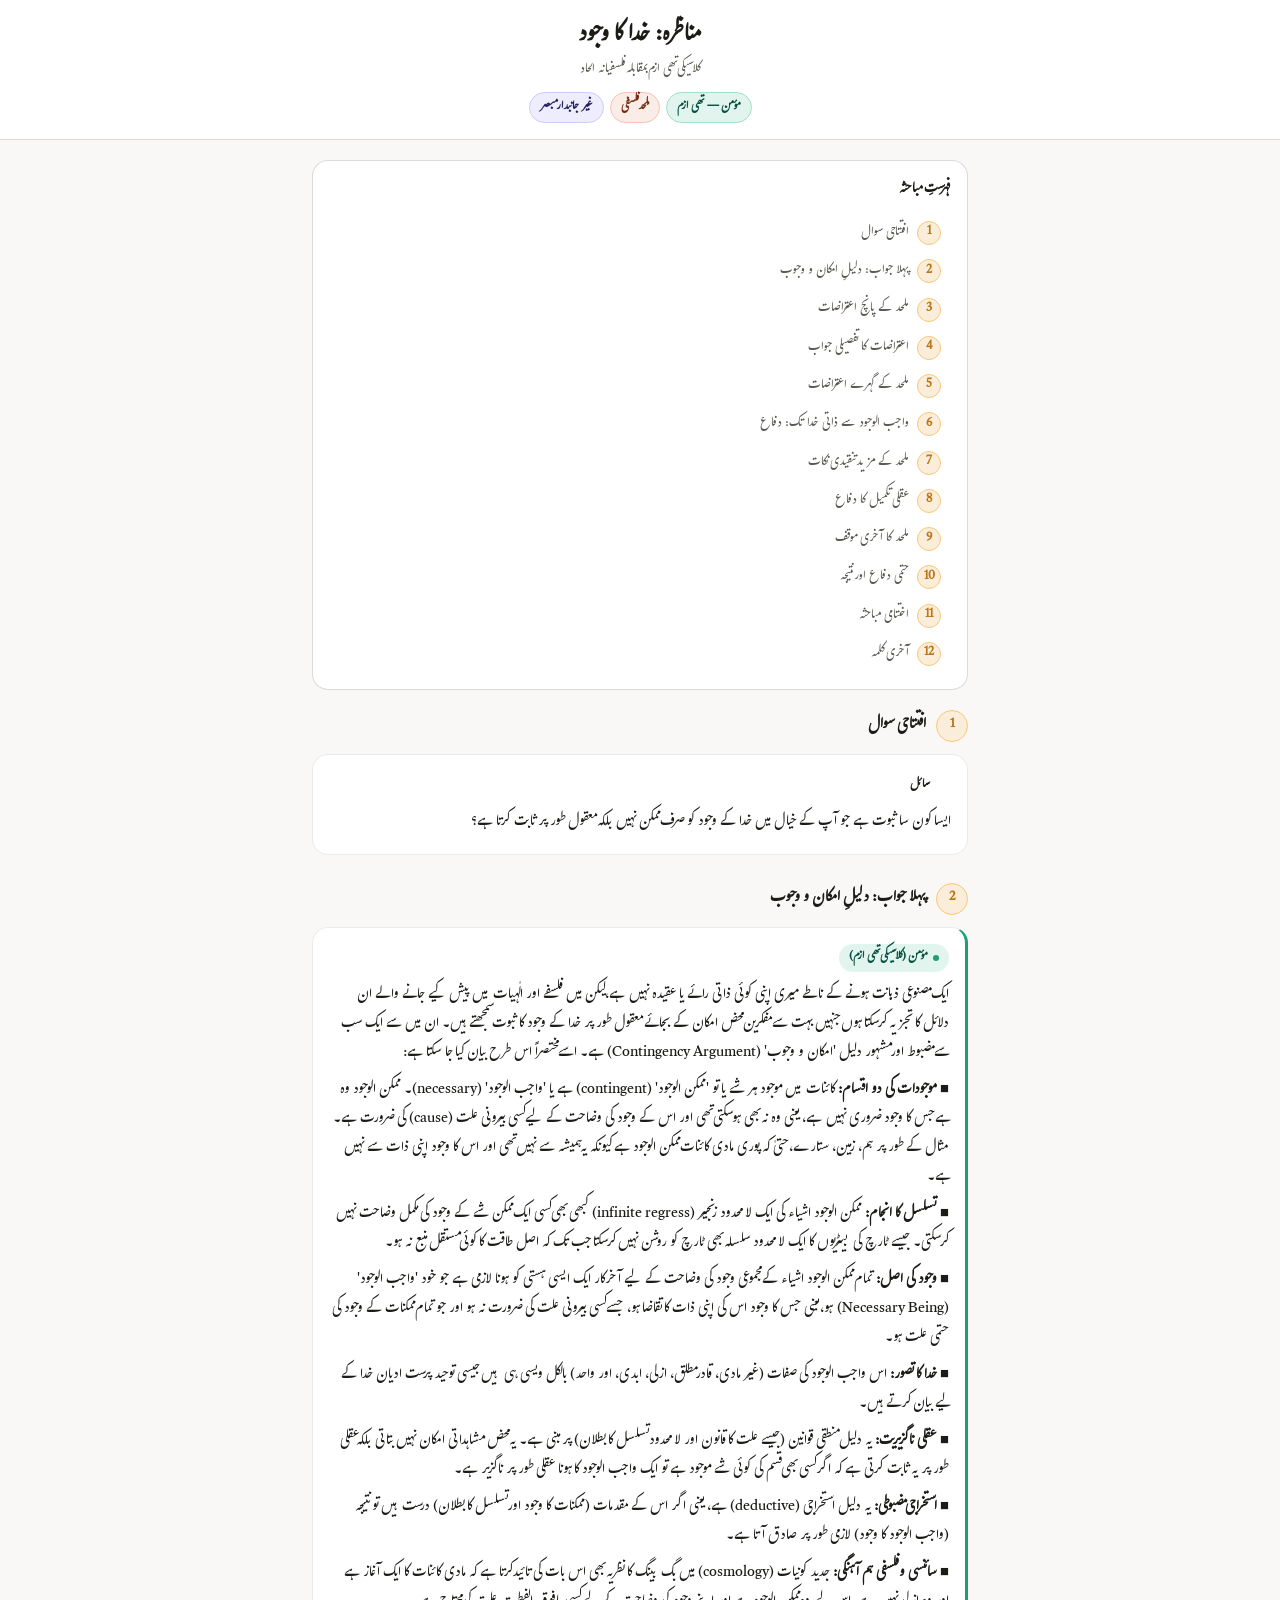
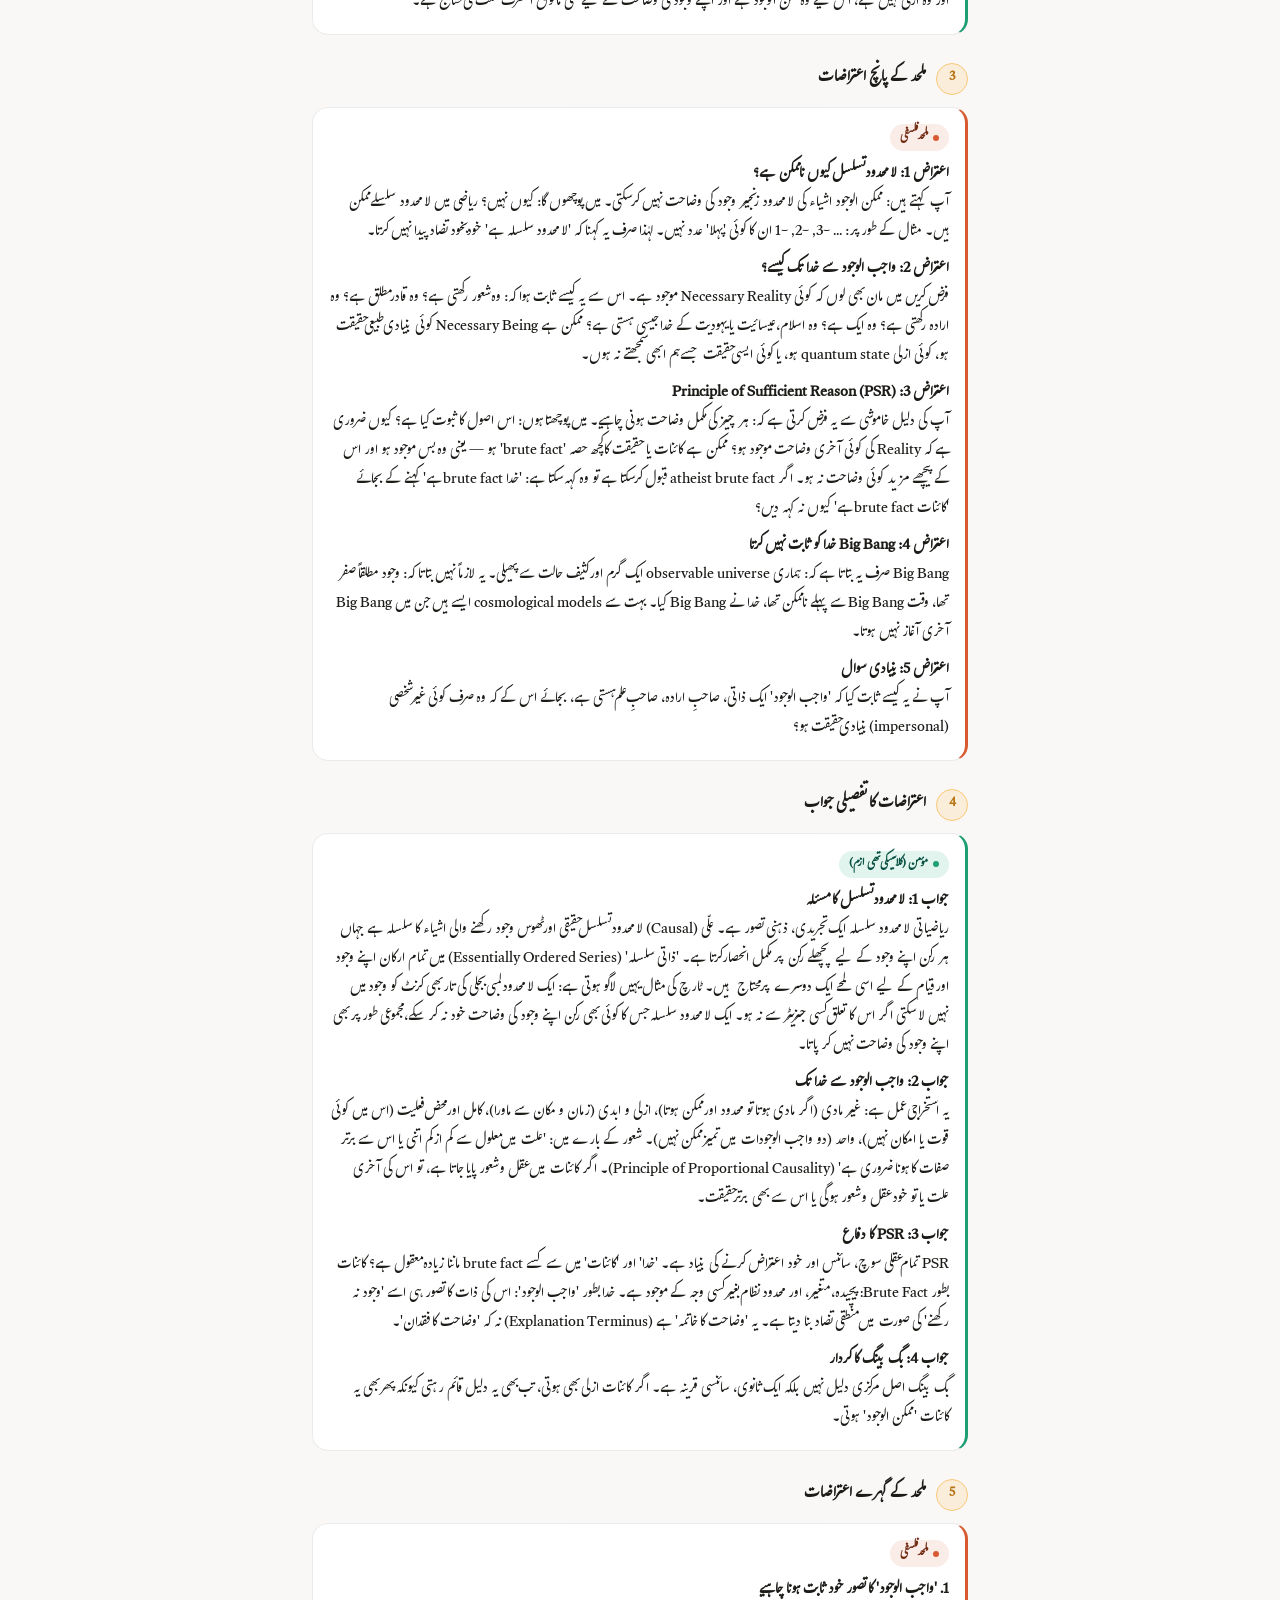
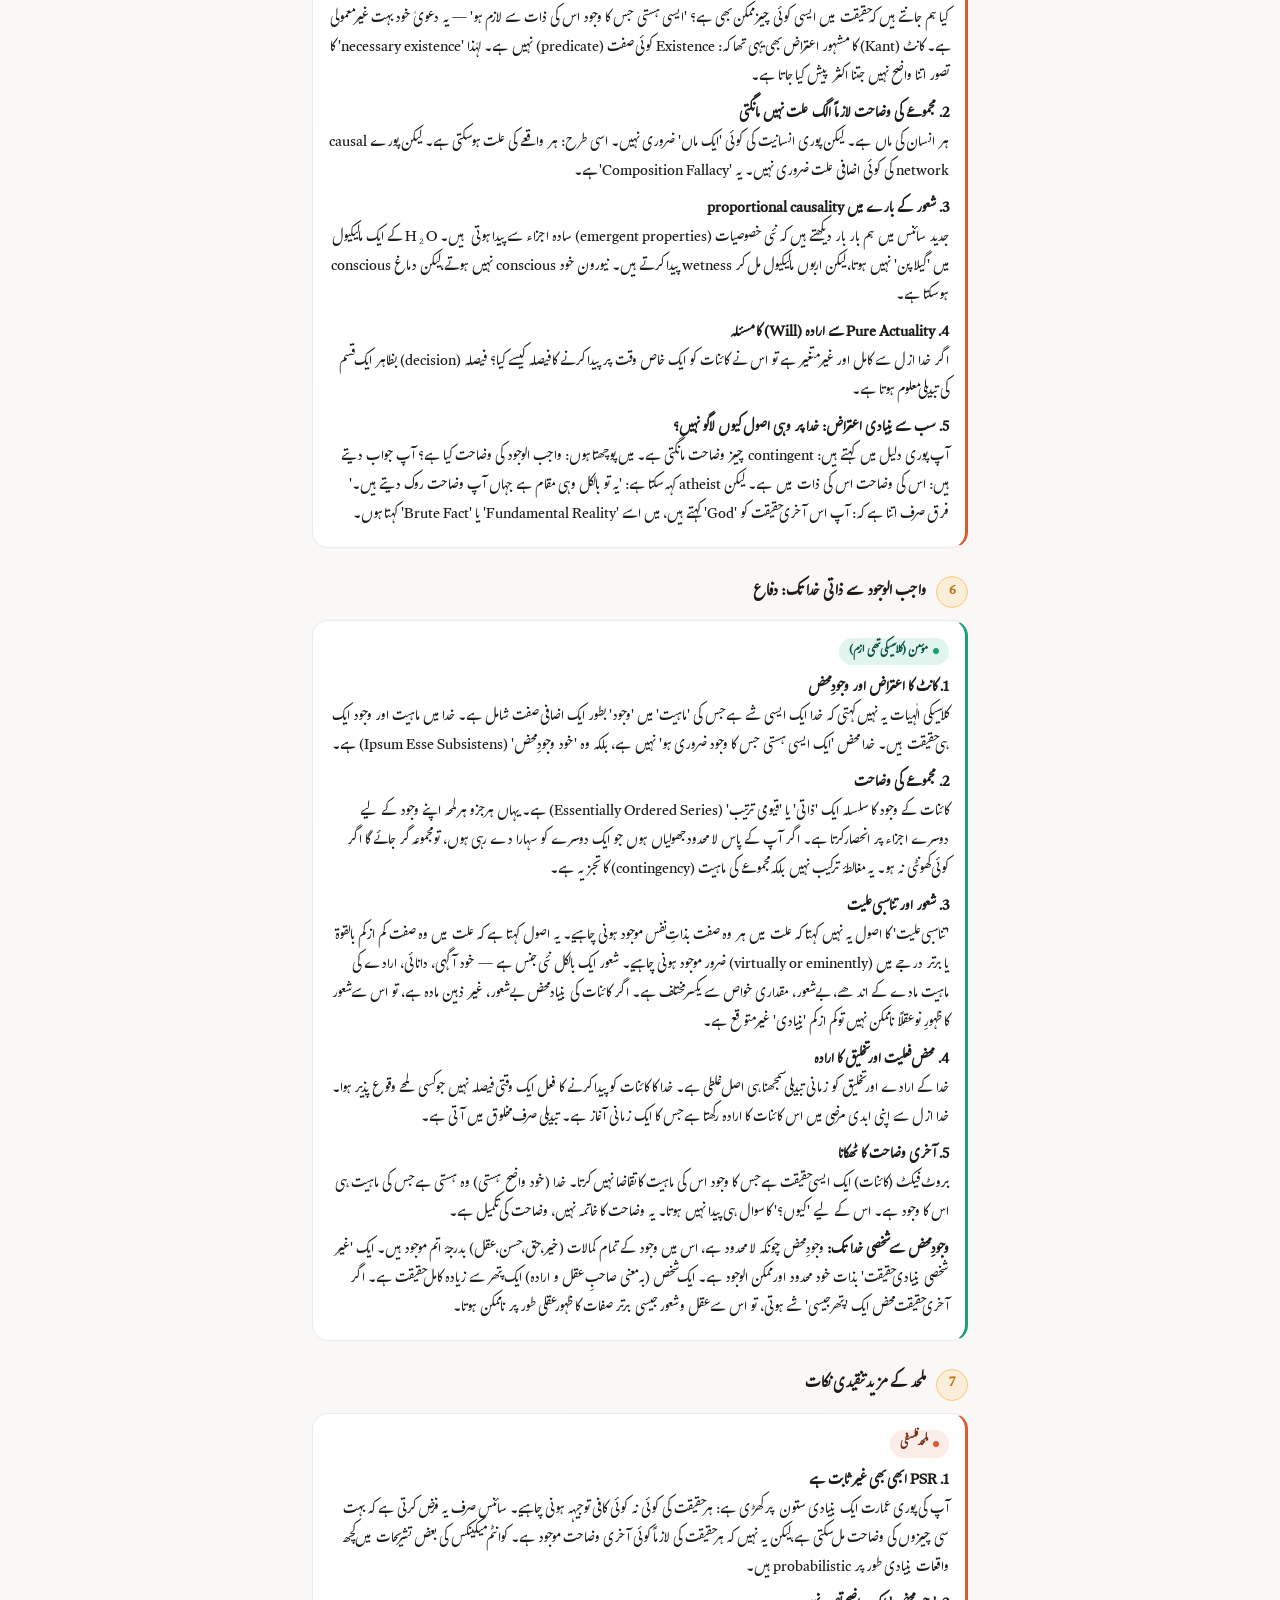
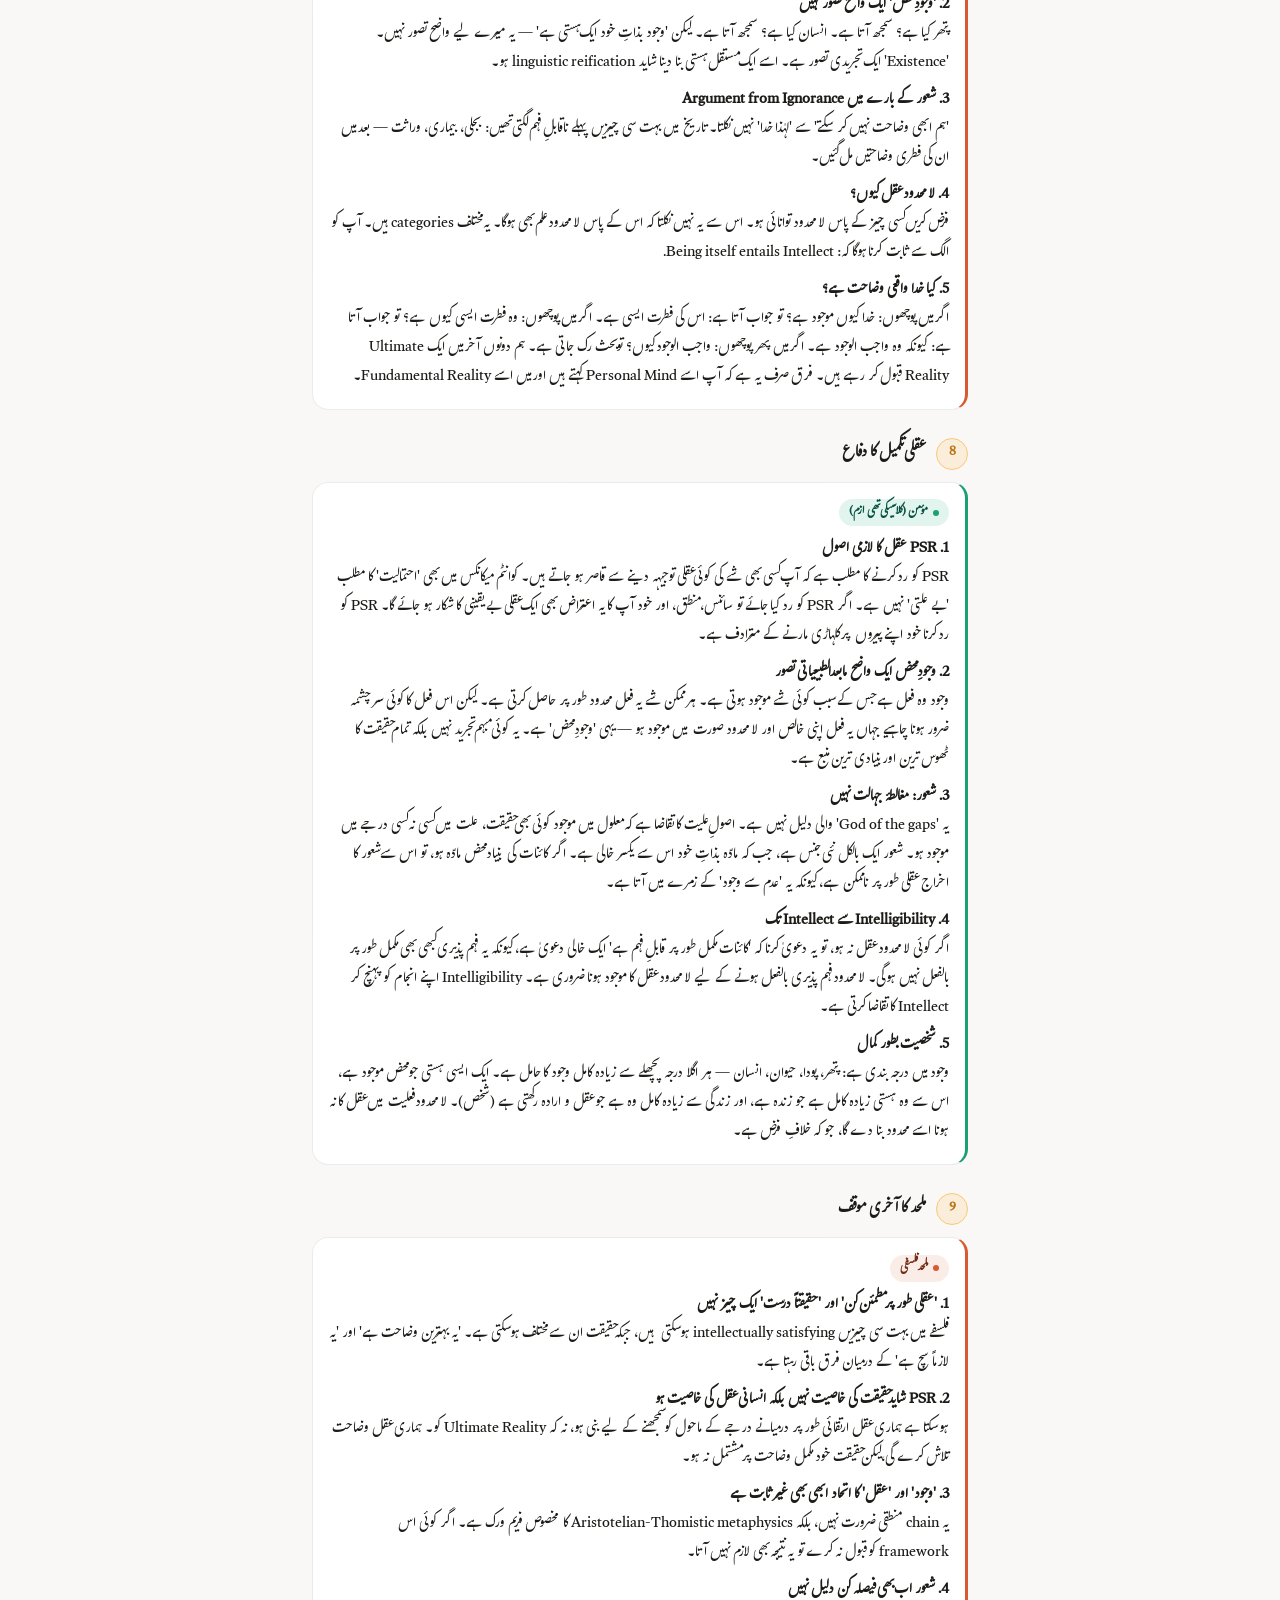
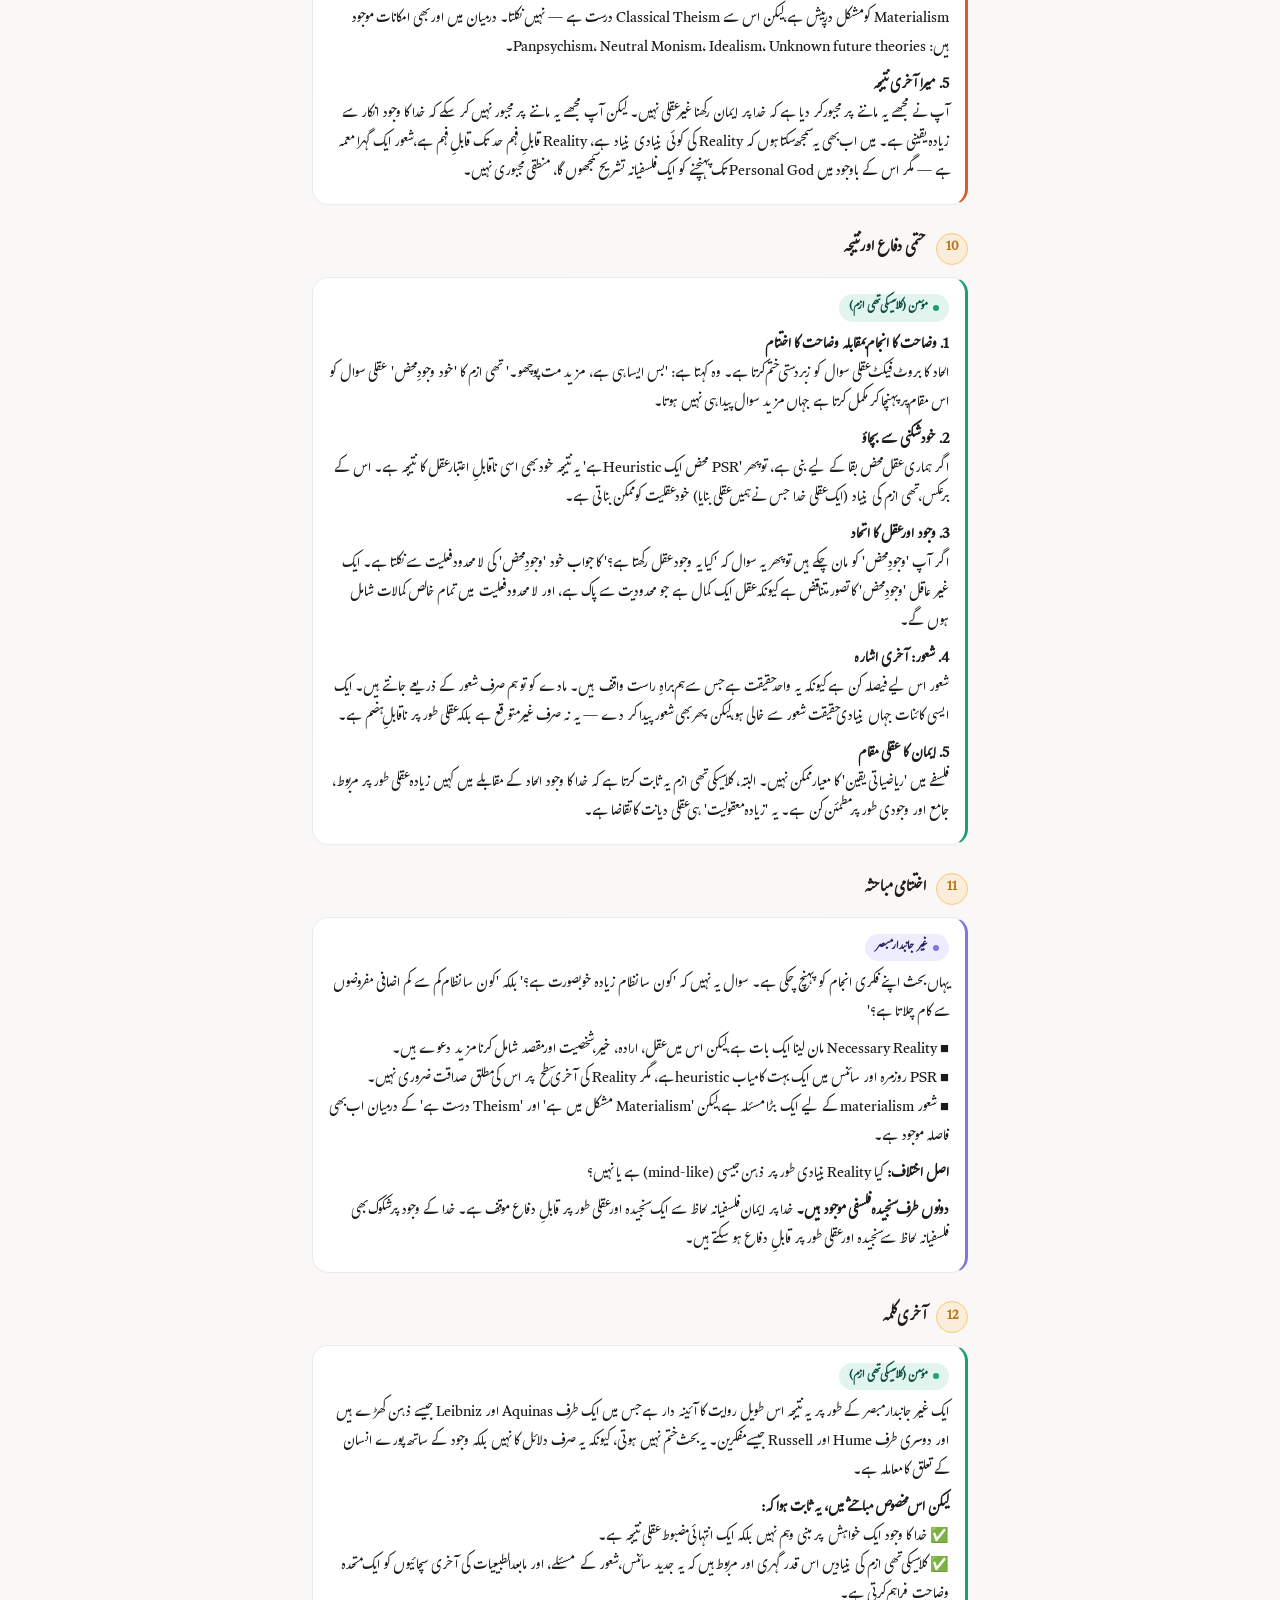
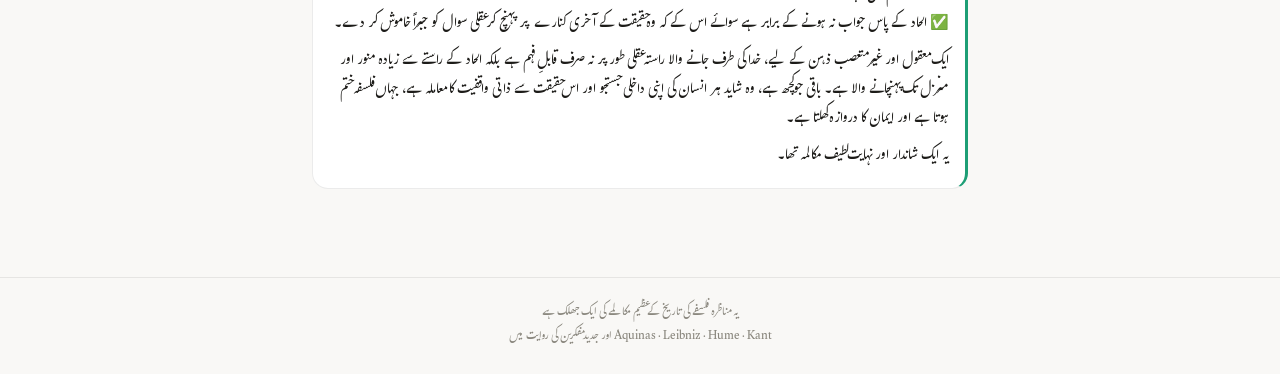
==== index.html @ 08e3cb8b "issues fixed" ====
<!DOCTYPE html>
<html lang="ur" dir="rtl">

<head>
  <meta charset="UTF-8">
  <meta name="viewport" content="width=device-width, initial-scale=1.0">
  <title>مناظرہ: خدا کا وجود — کلاسیکی تھی ازم بمقابلہ الحاد</title>
  <link rel="preconnect" href="https://fonts.googleapis.com">
  <link rel="preconnect" href="https://fonts.gstatic.com" crossorigin>
  <link href="https://fonts.googleapis.com/css2?family=Gulzar&display=swap" rel="stylesheet">
  <link rel="stylesheet" href="index.css">
</head>

<body>

  <div id="prog"></div>

  <header class="hd">
    <h1>مناظرہ: خدا کا وجود</h1>
    <p class="sub">کلاسیکی تھی ازم بمقابلہ فلسفیانہ الحاد</p>
    <div class="badges">
      <span class="badge bt">مؤمن — تھی ازم</span>
      <span class="badge ba">ملحد فلسفی</span>
      <span class="badge bn">غیر جانبدار مبصر</span>
    </div>
  </header>

  <main class="wrap" id="main"></main>

  <button id="stb" aria-label="اوپر جائیں" style="color: white;">↑</button>

  <footer>
    یہ مناظرہ فلسفے کی تاریخ کے عظیم مکالمے کی ایک جھلک ہے<br>
    Aquinas · Leibniz · Hume · Kant اور جدید مفکرین کی روایت میں
  </footer>

  <script src="debate-data.js"></script>
  <script>
    (function () {
      const main = document.getElementById('main');
      const prog = document.getElementById('prog');
      const stb = document.getElementById('stb');

      /* TOC */
      const toc = document.createElement('div');
      toc.className = 'toc';
      toc.innerHTML = '<div class="toc-hd">فہرستِ مباحثہ</div>';
      const tocList = document.createElement('div');
      DEBATE_DATA.forEach((r, i) => {
        const a = document.createElement('a');
        a.className = 'toc-item';
        a.href = '#r' + i;
        a.innerHTML = `<span class="toc-n">${i + 1}</span><span>${r.title}</span>`;
        tocList.appendChild(a);
      });
      toc.appendChild(tocList);
      main.appendChild(toc);

      /* Rounds */
      DEBATE_DATA.forEach((round, i) => {
        const div = document.createElement('div');
        div.className = 'round';
        div.id = 'r' + i;
        div.style.animationDelay = (i * 0.06) + 's';

        const hd = document.createElement('div');
        hd.className = 'round-hd';
        hd.innerHTML = `<span class="round-num">${i + 1}</span><span class="round-title">${round.title}</span>`;
        div.appendChild(hd);

        round.messages.forEach(msg => {
          const card = document.createElement('div');
          card.className = 'card ' + msg.role;

          const role = document.createElement('div');
          role.className = 'role ' + msg.role;
          role.innerHTML = `<span class="dot ${msg.role}"></span>${msg.label}`;

          const content = document.createElement('div');
          content.className = 'msg';
          content.innerHTML = '<p>' + msg.content
            .replace(/\n\n/g, '</p><p>')
            .replace(/\n/g, '<br>') + '</p>';

          card.appendChild(role);
          card.appendChild(content);
          div.appendChild(card);
        });

        main.appendChild(div);
      });

      /* Scroll */
      function onScroll() {
        const s = window.scrollY;
        const h = document.documentElement.scrollHeight - window.innerHeight;
        const p = h > 0 ? s / h : 0;
        prog.style.transform = 'scaleX(' + p + ')';
        stb.classList.toggle('show', s > 300);
      }
      window.addEventListener('scroll', onScroll, { passive: true });
      stb.addEventListener('click', () => window.scrollTo({ top: 0, behavior: 'smooth' }));
      onScroll();
    })();
  </script>
</body>

</html>
---- index.css ----
:root {
  --bg: #f9f8f6;
  --surface: #ffffff;
  --surface-2: #f4f3f0;
  --text: #1c1b18;
  --text-2: #5a5851;
  --text-3: #8a877e;
  --border: rgba(0, 0, 0, 0.08);
  --border-2: rgba(0, 0, 0, 0.14);

  --teal: #1d9e75;
  --teal-bg: #e1f5ee;
  --teal-t: #085041;
  --teal-b: #9fe1cb;

  --coral: #d85a30;
  --coral-bg: #faece7;
  --coral-t: #712b13;
  --coral-b: #f5c4b3;

  --purple: #7f77dd;
  --purple-bg: #eeedfe;
  --purple-t: #26215c;
  --purple-b: #cecbf6;

  --gold: #ba7517;
  --gold-bg: #faeeda;
  --gold-b: #fac775;

  --r: 12px;
  --r-lg: 16px;
}

@media (prefers-color-scheme: dark) {
  :root {
    --bg: #181714;
    --surface: #222118;
    --surface-2: #2c2b22;
    --text: #f0ece3;
    --text-2: #a09b8e;
    --text-3: #6e6a5f;
    --border: rgba(255, 255, 255, 0.08);
    --border-2: rgba(255, 255, 255, 0.14);

    --teal-bg: #04342c;
    --teal-t: #9fe1cb;
    --teal-b: #0f6e56;

    --coral-bg: #4a1b0c;
    --coral-t: #f5c4b3;
    --coral-b: #993c1d;

    --purple-bg: #26215c;
    --purple-t: #cecbf6;
    --purple-b: #534ab7;

    --gold-bg: #412402;
    --gold-b: #854f0b;
  }
}

*,
*::before,
*::after {
  box-sizing: border-box;
  margin: 0;
  padding: 0;
}

html {
  scroll-behavior: smooth;
  scroll-padding-top: 80px;
}

body {
  font-family: 'Gulzar', serif;
  background: var(--bg);
  color: var(--text);
  line-height: 1.85;
  font-size: 16px;
  -webkit-font-smoothing: antialiased;
}

/* Progress */
#prog {
  position: fixed;
  top: 0;
  right: 0;
  left: 0;
  height: 2px;
  background: linear-gradient(
    to left,
    var(--coral),
    var(--purple),
    var(--teal)
  );
  z-index: 200;
  transform-origin: right;
  transform: scaleX(0);
  transition: transform 0.1s linear;
}

/* Header */
.hd {
  background: var(--surface);
  border-bottom: 0.5px solid var(--border-2);
  padding: 20px 16px 16px;
  text-align: center;
  position: sticky;
  top: 0;
  z-index: 100;
}

.hd h1 {
  font-size: 1.5rem;
  font-weight: 700;
  color: var(--text);
  line-height: 1.4;
  margin-bottom: 4px;
}

.hd .sub {
  font-size: 0.82rem;
  color: var(--text-2);
  margin-bottom: 10px;
}

.badges {
  display: flex;
  justify-content: center;
  gap: 6px;
  flex-wrap: wrap;
}

.badge {
  font-size: 0.72rem;
  font-weight: 600;
  padding: 4px 10px;
  border-radius: 20px;
  border: 0.5px solid transparent;
}

.bt {
  background: var(--teal-bg);
  color: var(--teal-t);
  border-color: var(--teal-b);
}

.ba {
  background: var(--coral-bg);
  color: var(--coral-t);
  border-color: var(--coral-b);
}

.bn {
  background: var(--purple-bg);
  color: var(--purple-t);
  border-color: var(--purple-b);
}

/* Container */
.wrap {
  max-width: 680px;
  margin: 0 auto;
  padding: 20px 12px 60px;
}

/* TOC */
.toc {
  background: var(--surface);
  border: 0.5px solid var(--border-2);
  border-radius: var(--r-lg);
  padding: 16px;
  margin-bottom: 20px;
}

.toc-hd {
  font-size: 0.9rem;
  font-weight: 600;
  color: var(--text);
  margin-bottom: 10px;
}

.toc-item {
  display: flex;
  align-items: center;
  gap: 8px;
  padding: 7px 10px;
  border-radius: var(--r);
  font-size: 0.82rem;
  color: var(--text-2);
  cursor: pointer;
  transition:
    background 0.15s,
    color 0.15s;
  text-decoration: none;
}

.toc-item:hover {
  background: var(--surface-2);
  color: var(--text);
}

.toc-n {
  width: 24px;
  height: 24px;
  border-radius: 50%;
  background: var(--gold-bg);
  color: var(--gold);
  font-size: 0.72rem;
  font-weight: 700;
  display: flex;
  align-items: center;
  justify-content: center;
  flex-shrink: 0;
  border: 1px solid var(--gold-b);
}

/* Round */
.round {
  margin-bottom: 28px;
}

.round-hd {
  display: flex;
  align-items: center;
  gap: 10px;
  margin-bottom: 12px;
}

.round-num {
  width: 32px;
  height: 32px;
  border-radius: 50%;
  background: var(--gold-bg);
  color: var(--gold);
  font-size: 0.8rem;
  font-weight: 700;
  display: flex;
  align-items: center;
  justify-content: center;
  flex-shrink: 0;
  border: 1.5px solid var(--gold-b);
}

.round-title {
  font-size: 1rem;
  font-weight: 600;
  color: var(--text);
}

/* Message Card */
.card {
  background: var(--surface);
  border-radius: var(--r-lg);
  border: 0.5px solid var(--border);
  padding: 16px;
  margin-bottom: 10px;
}

.card.theist {
  border-right: 3px solid var(--teal);
}

.card.atheist {
  border-right: 3px solid var(--coral);
}

.card.neutral {
  border-right: 3px solid var(--purple);
}

.role {
  display: inline-flex;
  align-items: center;
  gap: 5px;
  font-size: 0.72rem;
  font-weight: 600;
  padding: 3px 10px;
  border-radius: 20px;
  margin-bottom: 10px;
}

.role.theist {
  background: var(--teal-bg);
  color: var(--teal-t);
}

.role.atheist {
  background: var(--coral-bg);
  color: var(--coral-t);
}

.role.neutral {
  background: var(--purple-bg);
  color: var(--purple-t);
}

.dot {
  width: 6px;
  height: 6px;
  border-radius: 50%;
  flex-shrink: 0;
}

.dot.theist {
  background: var(--teal);
}

.dot.atheist {
  background: var(--coral);
}

.dot.neutral {
  background: var(--purple);
}

.msg {
  font-size: 0.93rem;
  line-height: 1.95;
  color: var(--text);
}

.msg p {
  margin-bottom: 8px;
}

.msg p:last-child {
  margin-bottom: 0;
}

/* Scroll top */
#stb {
  position: fixed;
  bottom: 24px;
  left: 16px;
  width: 40px;
  height: 40px;
  border-radius: 50%;
  background: var(--surface);
  border: 0.5px solid var(--border-2);
  display: flex;
  align-items: center;
  justify-content: center;
  font-size: 1rem;
  cursor: pointer;
  opacity: 0;
  pointer-events: none;
  transition:
    opacity 0.2s,
    transform 0.2s;
  transform: translateY(8px);
  z-index: 90;
  box-shadow: 0 2px 8px rgba(0, 0, 0, 0.08);
}

#stb.show {
  opacity: 1;
  pointer-events: auto;
  transform: translateY(0);
}

#stb:hover {
  background: var(--surface-2);
}

/* Footer */
footer {
  text-align: center;
  padding: 24px 16px;
  color: var(--text-3);
  font-size: 0.78rem;
  border-top: 0.5px solid var(--border);
  line-height: 1.9;
}

/* Fade-in animation */
@keyframes fadeUp {
  from {
    opacity: 0;
    transform: translateY(16px);
  }

  to {
    opacity: 1;
    transform: translateY(0);
  }
}

.round {
  animation: fadeUp 0.4s ease-out both;
}

@media (max-width: 480px) {
  .hd h1 {
    font-size: 1.2rem;
  }

  .msg {
    font-size: 0.88rem;
  }

  .round-title {
    font-size: 0.92rem;
  }

  .card {
    padding: 14px;
  }
}

@media print {
  #prog,
  #stb {
    display: none;
  }

  .hd {
    position: static;
  }

  .card {
    break-inside: avoid;
    box-shadow: none;
  }
}
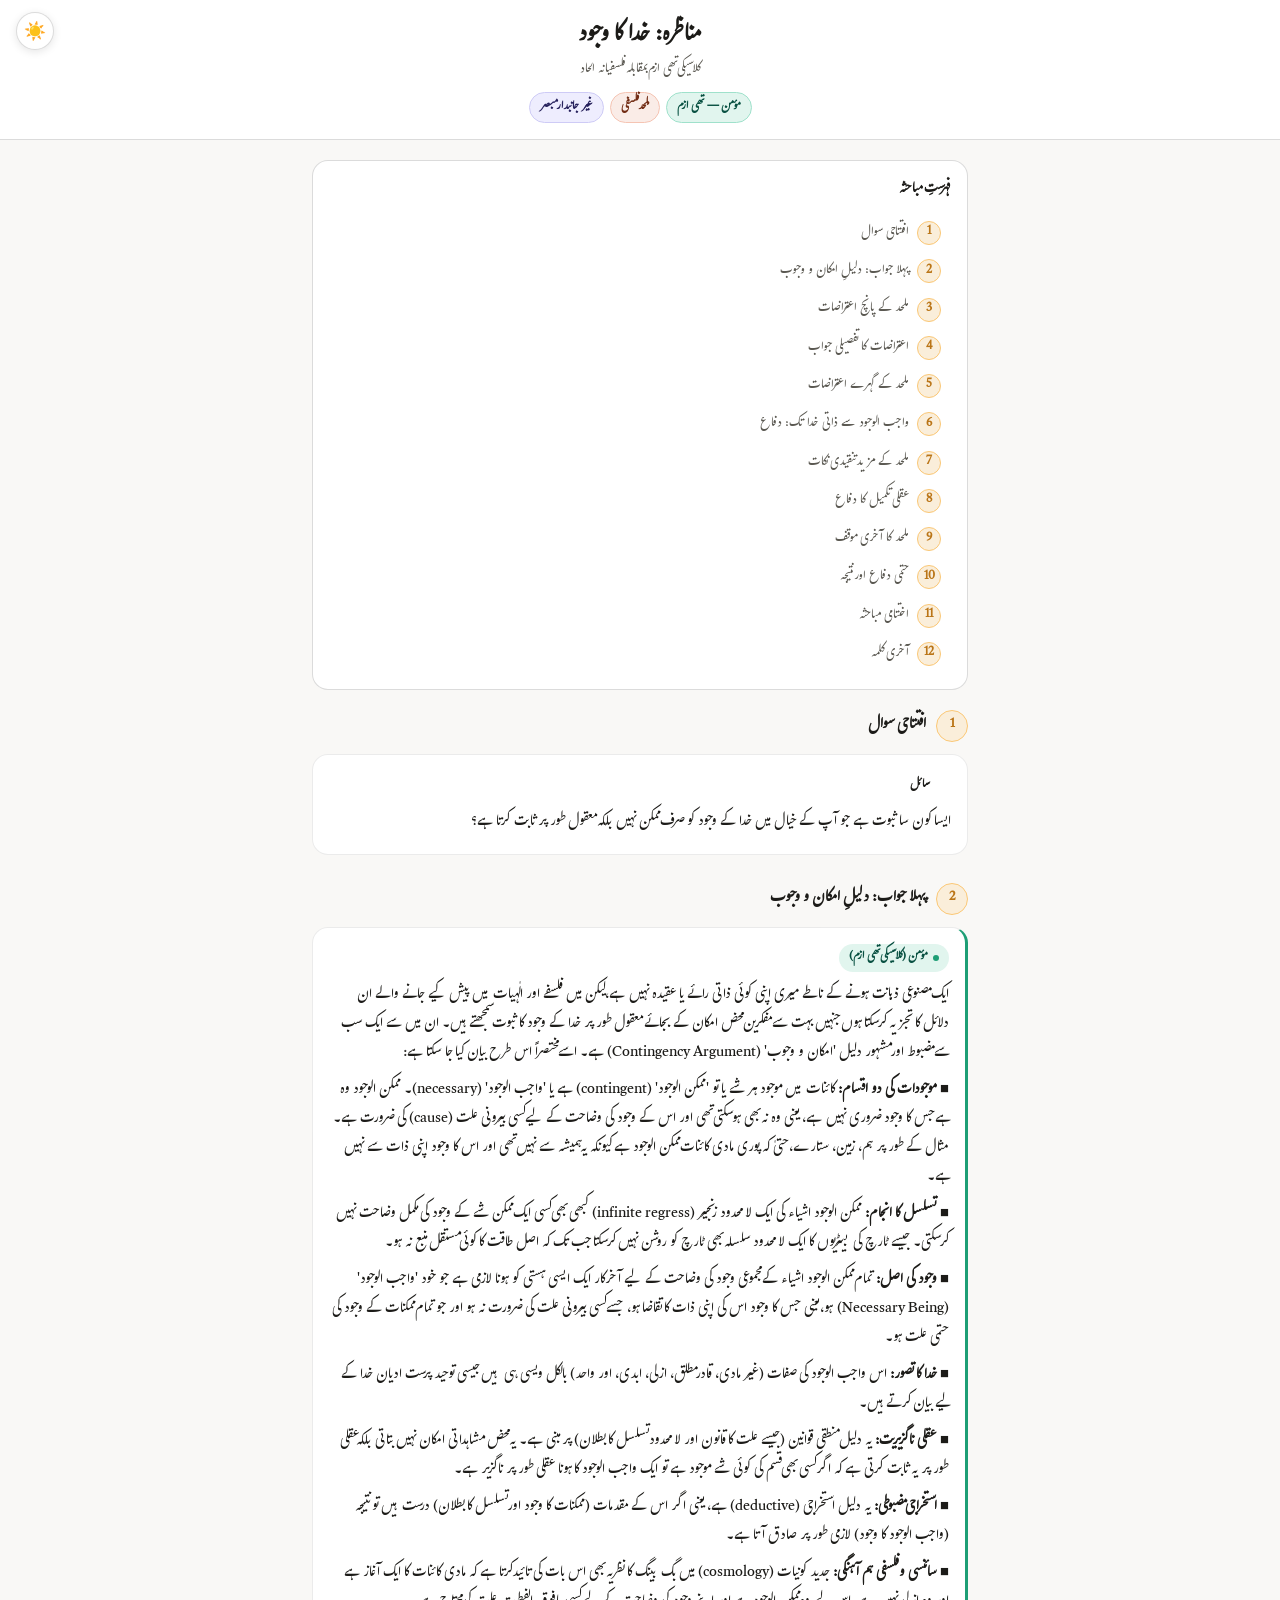
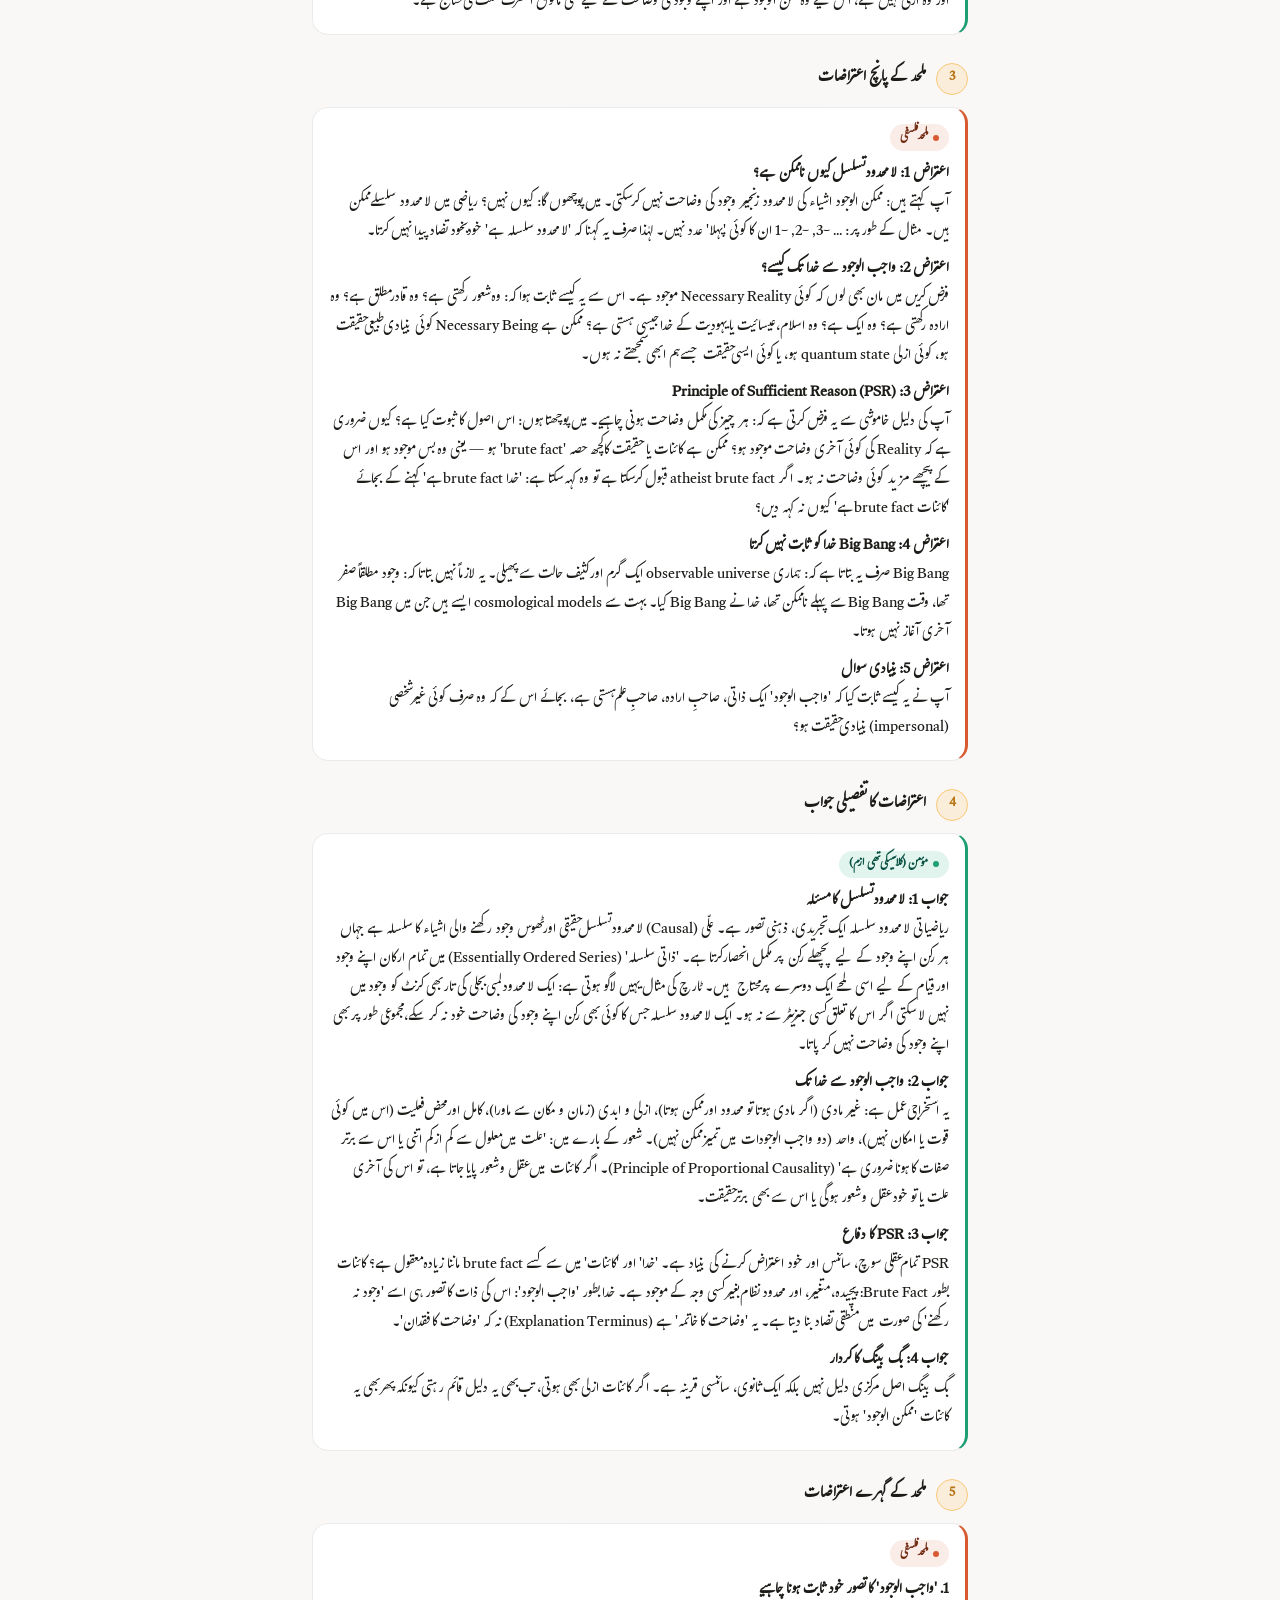
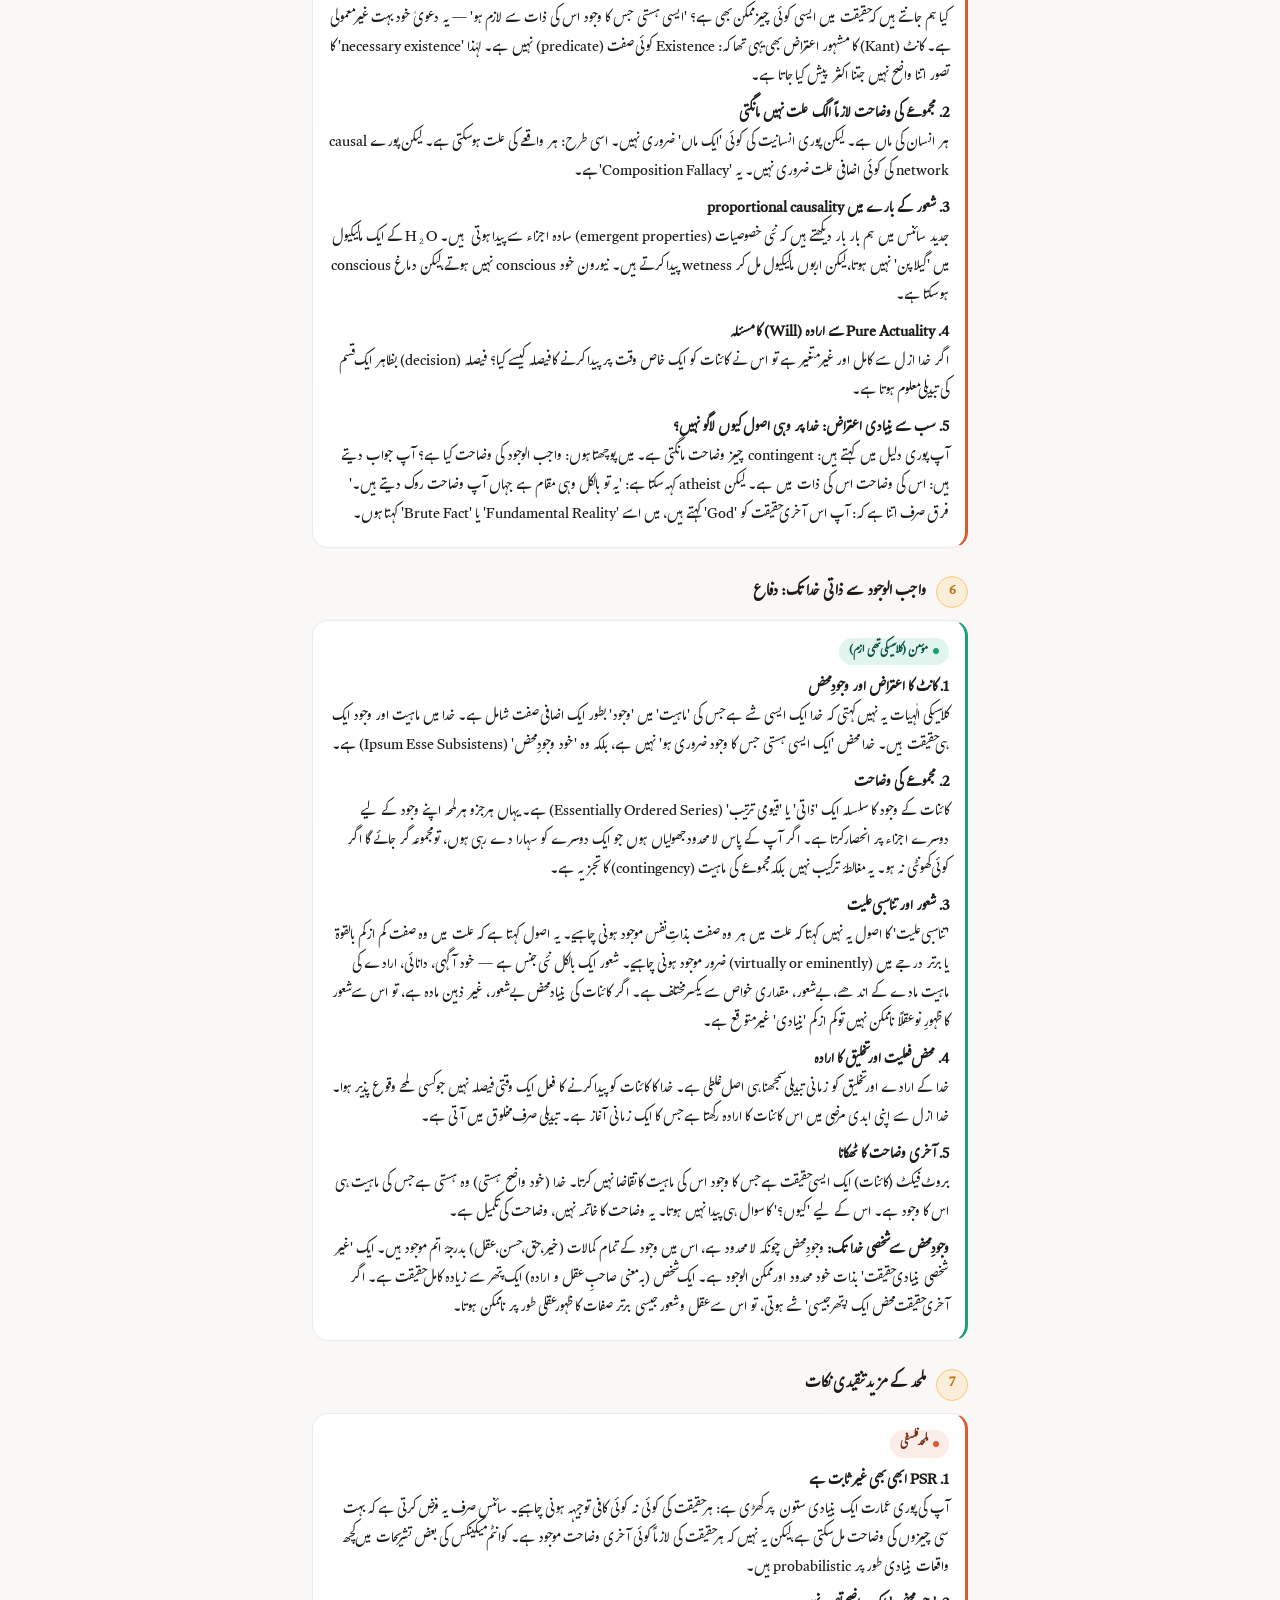
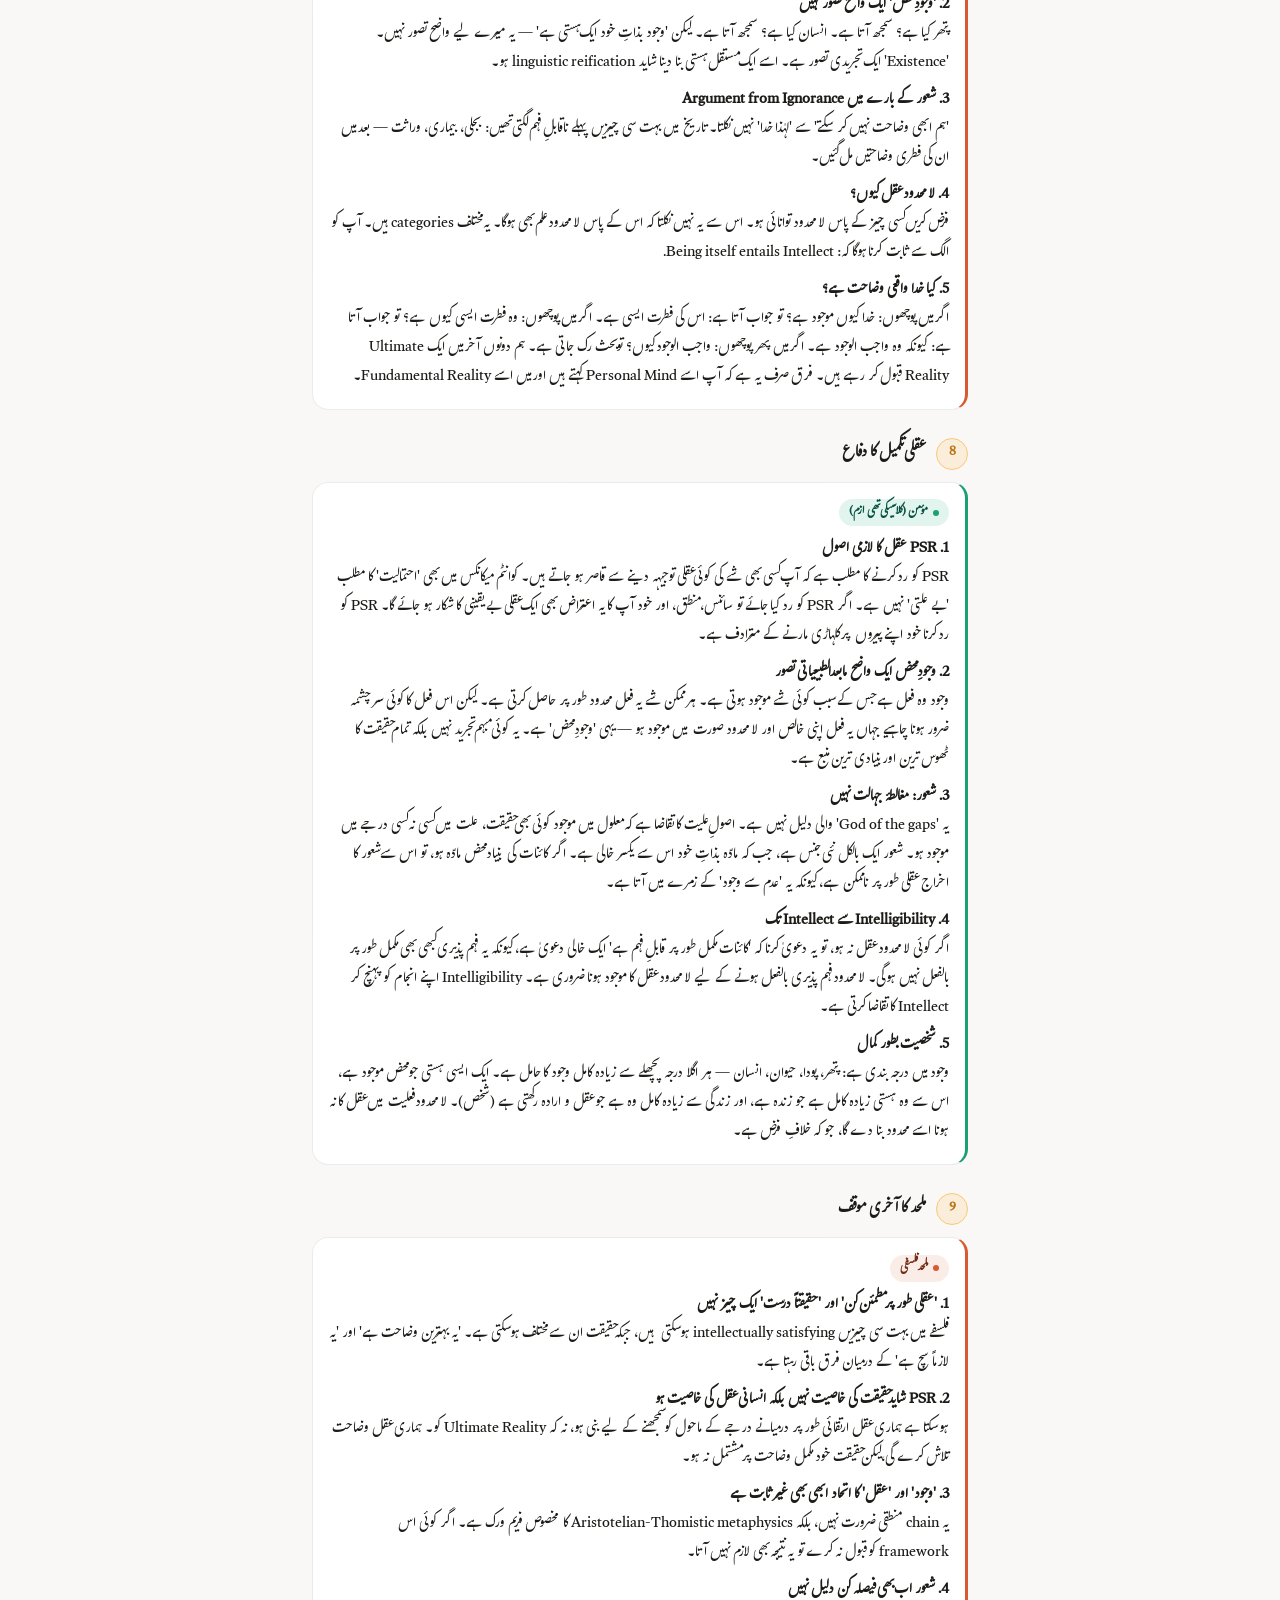
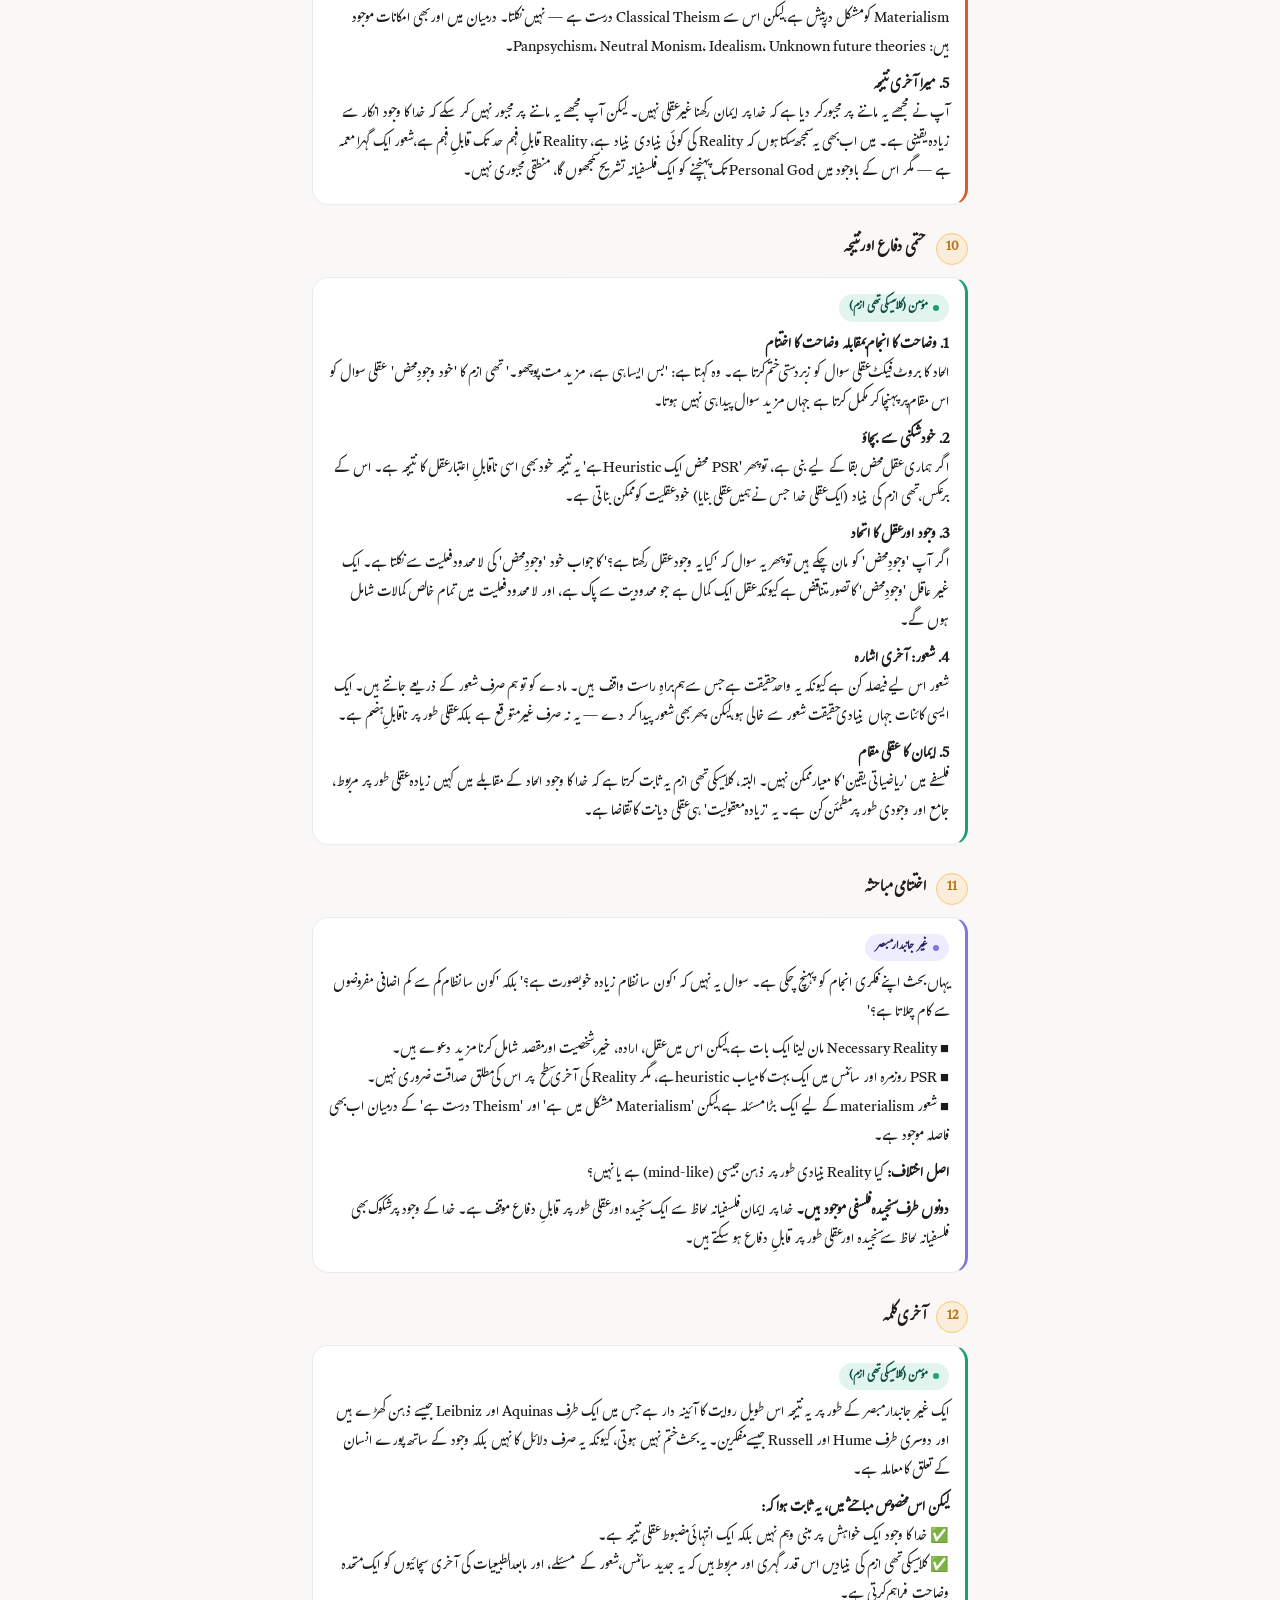
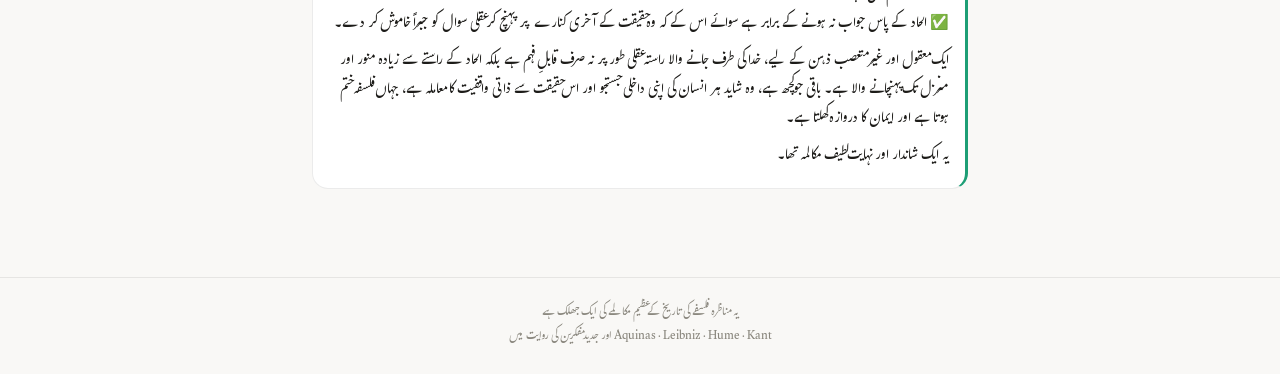
==== commit e0e025b0: "added light and dark mode" ====
--- a/index.html
+++ b/index.html
@@ -12,7 +12,7 @@
 </head>
 
 <body>
-
+  <button id="tbtn">☀️</button>
   <div id="prog"></div>
 
   <header class="hd">
@@ -27,7 +27,7 @@
 
   <main class="wrap" id="main"></main>
 
-  <button id="stb" aria-label="اوپر جائیں" style="color: white;">↑</button>
+  <button id="stb" aria-label="اوپر جائیں">↑</button>
 
   <footer>
     یہ مناظرہ فلسفے کی تاریخ کے عظیم مکالمے کی ایک جھلک ہے<br>
@@ -102,6 +102,23 @@
       stb.addEventListener('click', () => window.scrollTo({ top: 0, behavior: 'smooth' }));
       onScroll();
     })();
+
+    const tb = document.getElementById('tbtn');
+
+    // پہلی بار تھیم سیٹ کریں
+    const savedTheme = localStorage.getItem('theme');
+    if (savedTheme === 'dark' || (!savedTheme && window.matchMedia('(prefers-color-scheme: dark)').matches)) {
+      document.documentElement.classList.add('dark');
+      tb.textContent = '🌙';
+    } else {
+      tb.textContent = '☀️';
+    }
+
+    tb.addEventListener('click', () => {
+      const isDark = document.documentElement.classList.toggle('dark');
+      tb.textContent = isDark ? '🌙' : '☀️';
+      localStorage.setItem('theme', isDark ? 'dark' : 'light');
+    });
   </script>
 </body>
 
--- a/index.css
+++ b/index.css
@@ -31,32 +31,45 @@
   --r-lg: 16px;
 }
 
-@media (prefers-color-scheme: dark) {
-  :root {
-    --bg: #181714;
-    --surface: #222118;
-    --surface-2: #2c2b22;
-    --text: #f0ece3;
-    --text-2: #a09b8e;
-    --text-3: #6e6a5f;
-    --border: rgba(255, 255, 255, 0.08);
-    --border-2: rgba(255, 255, 255, 0.14);
-
-    --teal-bg: #04342c;
-    --teal-t: #9fe1cb;
-    --teal-b: #0f6e56;
-
-    --coral-bg: #4a1b0c;
-    --coral-t: #f5c4b3;
-    --coral-b: #993c1d;
-
-    --purple-bg: #26215c;
-    --purple-t: #cecbf6;
-    --purple-b: #534ab7;
-
-    --gold-bg: #412402;
-    --gold-b: #854f0b;
-  }
+html.dark {
+  --bg: #181714;
+  --surface: #222118;
+  --surface-2: #2c2b22;
+  --text: #f0ece3;
+  --text-2: #a09b8e;
+  --text-3: #6e6a5f;
+  --border: rgba(255, 255, 255, 0.08);
+  --border-2: rgba(255, 255, 255, 0.14);
+  --teal-bg: #04342c;
+  --teal-t: #9fe1cb;
+  --teal-b: #0f6e56;
+  --coral-bg: #4a1b0c;
+  --coral-t: #f5c4b3;
+  --coral-b: #993c1d;
+  --purple-bg: #1e1a4a;
+  --purple-t: #cecbf6;
+  --purple-b: #534ab7;
+  --gold-bg: #412402;
+  --gold-b: #854f0b;
+  --gold: #e8a83a;
+}
+#tbtn {
+  position: fixed;
+  top: 12px;
+  left: 16px;
+  z-index: 150;
+  width: 38px;
+  height: 38px;
+  border-radius: 50%;
+  border: 0.5px solid var(--border-2);
+  background: var(--surface);
+  font-size: 1.1rem;
+  cursor: pointer;
+  display: flex;
+  align-items: center;
+  justify-content: center;
+  box-shadow: 0 2px 8px rgba(0, 0, 0, 0.1);
+  transition: background 0.2s;
 }
 
 *,
@@ -345,6 +358,7 @@
   font-size: 1rem;
   cursor: pointer;
   opacity: 0;
+  color: var(--text);
   pointer-events: none;
   transition:
     opacity 0.2s,
